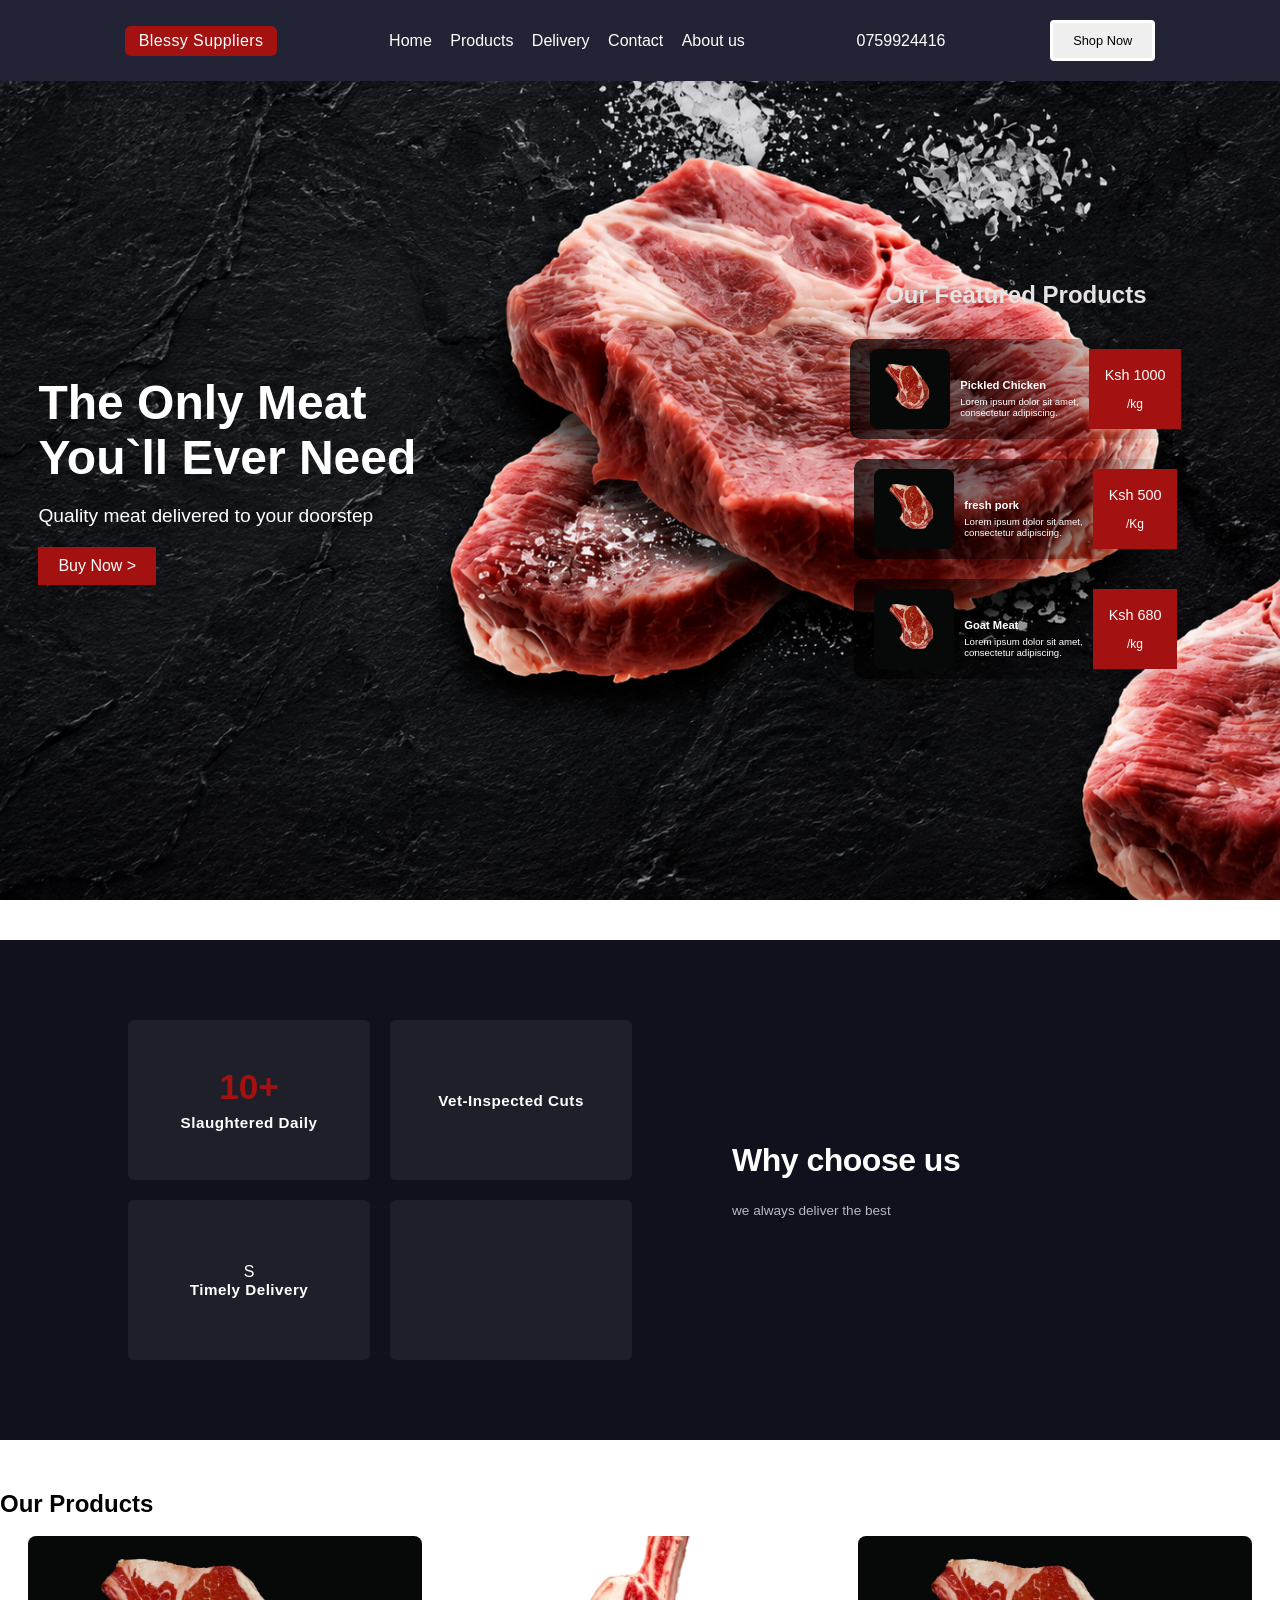
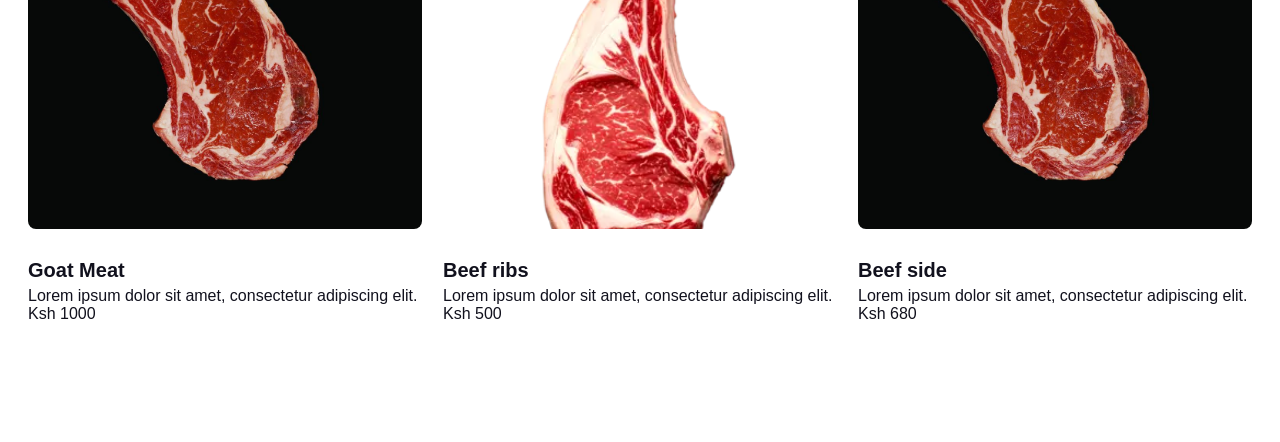
==== index.html @ 62a1755b "my first commit" ====
<!DOCTYPE html>
<html lang="en">
<head>
    <meta charset="UTF-8">
    <meta name="viewport" content="width=device-width, initial-scale=1.0">
    <title>Blessy Meat Suppliers </title>

   <link rel="stylesheet" href="style.css">
</head>


<body>

    

  
       <section class= "hero">


         <header>

          <div class="farm-logo">
            <span>Blessy Suppliers</span>
        
           </div>   
        
    
         <nav>

             <a href= "#">Home</a>
             <a href= "#Products">Products</a>
             <a href= "#Delivery">Delivery</a>
             <a href= "#Contact ">Contact</a>
             <a href="#About us">About us</a>
  
         </nav>

           <p>0759924416</p>
         
            <div>
              <button>Shop Now</button>
            </div>

      </header>



          <div class="hero-left" >

              <h1>The Only Meat <br>You`ll Ever Need</h1>
            
              <p>Quality meat delivered to your doorstep</p>

              <button>Buy Now > </button>
      
          </div>


           <div class="hero-right">
                 <h3>Our Featured Products</h3>

               <div class="product-row">
                      <img src="Images/M1.jpg" alt="Pickled chicken">

                       <div class="product-info">
                            <h4>Pickled Chicken</h4>
                            <p>Lorem ipsum dolor sit amet,<br> consectetur adipiscing.</p>
                       </div>

                    <div class="product-price">Ksh 1000<small><br>/kg</small></div>
               </div>

               <div class="product-row">
                  <img src="Images/M1.jpg" alt="pork meat">

                   <div class="product-info">
                        <h4>fresh pork</h4>
                        <p>Lorem ipsum dolor sit amet,<br> consectetur adipiscing.</p>
                   </div>

                    <div class="product-price">Ksh 500<small><br>/Kg</small></div>
              </div>


              <div class="product-row">
                     <img src="Images/M1.jpg" alt="Pickled chicken">

                     <div class="product-info">
                          <h4>Goat Meat</h4>
                          <p>Lorem ipsum dolor sit amet, <br>consectetur adipiscing.</p>
                     </div>

                    <div class="product-price">Ksh 680<small><br>/kg</small></div>
                </div>
            </div>
               
          

       </section>



  <section class="Why-choose-us" id="Why choose us">

     <div class=" Why-left">

      <div class="Why-grid">
           <div class="Why-card">
            <span class="stat-number"> 10+ </span>
             <p> Slaughtered Daily</p>
           </div>

           <div class="Why-card">
             <p>Vet-Inspected Cuts

             </p>
           </div>


           <div class="Why-card">S
             <p>Timely Delivery</p>
           </div>

           <div class="Why-card">
             <p></p>
           </div>
       </div>
        
      </div>

   <div class="Why-right">
         <h2>Why choose us </h2>

          <p> we always deliver the best </p>
       
    </div>

  </section>


  <section class="products" id="Products">

        <h2>Our Products</h2>

        <div class="product-grid">

            <div class="product-card">
                <img src="Images/M1.jpg" alt="Product 1">

                <div class="product-info">
                    <h3>Goat Meat</h3>
                    <p>Lorem ipsum dolor sit amet, consectetur adipiscing elit.</p>
                    <span class="price">Ksh 1000</span>
                </div>   

            </div>

            <div class="product-card">
                <img src="Images/M5.webp" alt="Product 2">

                 <div class="product-info"> 
                    <h3>Beef ribs</h3>
                    <p>Lorem ipsum dolor sit amet, consectetur adipiscing elit.</p>
                    <span class="price">Ksh 500</span>
                </div>

            </div>

            <div class="product-card">
                <img src="Images/M1.jpg" alt="Product 3">
                
                <div class="product-info">
                    <h3>Beef side </h3>
                    <p>Lorem ipsum dolor sit amet, consectetur adipiscing elit.</p>
                    <span class="price">Ksh 680</span>
                </div>
            </div>

        </div>
  </section>


    
 </body>
</html>
---- style.css ----
*{
    margin: 0;
    padding: 0;
    box-sizing: border-box;
    font-family: 'Poppins',Georgia, sans-serif;
}



body{
    background-color: white;
}

.hero {
    position: relative;   /* you already have this — it's what header will anchor to */
    background-image: url("Images/M2.png");
    background-size: cover;
    background-position: center;
    height: 100vh;
    display: flex;
    justify-content: space-between;
    align-items: center;
    padding: 100px 3% 40px;   /* extra top padding clears the absolute header */

    overflow: hidden;
    margin-bottom: 40px;
}

header {
    position: absolute;
    top: 0;
    left: 0;
    right: 0;
    background: #222334;

    display: flex;
    justify-content: space-evenly;
    align-items: center;
    padding: 20px 50px;
    color: white;
    gap: 30px;
   
}

nav a {
    color: white;
    text-decoration: none;
    margin: 0 7px;
    }
     a:hover {
        color: #a41111;
        transition: color 0.3s ease;
        transform: scale(1.1);

    }

header p {
    color: white;
}

.farm-logo {
    display: flex;
    align-items: center;
    background-color: #a41111;
    padding: 6px 14px;
    border-radius: 6px;
}

.farm-logo span {

    color : white;
    font-size: 1rem;
    font-weight: 700px;
    letter-spacing: 0.4px;
    text-wrap: nowrap;
}
header button {
    padding: 10px 20px;
    font-size: 0.8rem;

    border: none;
    cursor: pointer;
    border-radius: 4px;
    border: 3px solid white;
}




.hero-left {
    flex: 1;
    color: #fff;
    z-index: 1;
    background: linear-gradient
    (to right, rgba(0, 0, 0, 0.7), rgba(0, 0, 0, 0));
}

.hero-left h1 {
    font-size: 3rem;
    margin-bottom: 20px;
}
.hero-left p {
    font-size: 1.2rem;
    margin-bottom: 20px;
}
.hero-left button {
    padding: 10px 20px;
    font-size: 1rem;
    background-color: #a41111;
    color: #fff;
    border: none;
    cursor: pointer;
}

/* Add styles for the hero-right section */
.hero-right {

    display: flex;
    flex-direction: column;
    justify-content: center;
    align-items: center;
    z-index: 1;
    color:white;
    gap: 10px;
    padding:20px 5%;
    margin-left: 5px;

}
.hero-right h3 {
    font-size: 1.5rem;
    margin-bottom: 10px;
    color:#e7e3e3;

}
.product-row {

    display: flex;
    gap: 10px;
    margin-top: 10px;
    padding: 10px 0 10px 20px; 
    font-size: 0.9rem;
    border-radius: 10px;
    overflow:hidden;

  background: linear-gradient(
    to right,
    rgba(0,0,0,0.75) 0%,    /* nearly solid black at the left edge */
    rgba(0,0,0,0.3) 60%,    /* fading out by 60% across */
    rgba(0,0,0,0) 100%      /* fully transparent at the right edge */
  );
}

.product-row img {
    width: 80px;
    height: 80px;
    object-fit: cover;
    border-radius: 8px;
    flex-shrink: 0;   /* stops the image getting squeezed by the flex layout */
}
.product-row h4{
    font-size: 1rem;
    color: white;
    font-size: 0.7rem;
    
}
   .product-row p{
       font-size: 0.6rem;
       margin-top: 5px;
       gap: 5px;
     }

    .product-price{
        color: white;
        background-color: #a41111;
        padding:14px 16px;
        text-align:center;
        align-self:stretch;
        display:flex;
        flex-direction:column;
        justify-content:center;
    }

    .products {
      display: flex;
      flex-direction: column;
      margin-top: 50px;
    
    }
    .product-h2{
        Font-size: 1.5rem;
        margin-bottom: 10px;
        Padding: 10px 10px;
        align-self: flex-start;
    }
    .product-grid{
        display: grid;
        grid-template-columns: repeat(3, 1fr);
        padding: 10px 20px;
        gap: 5px;
        border-radius: 4px;
    }
  
    .product-card {
        display : flex;
        flex-direction: column;
    
        color: #11111d;
        padding: 10px;
        border-radius: 8px;
        text-align: left;


        padding: 8px;
        border-radius: 10px;
         min-width: 20px;

          min-height: 260px;
    }

    
    @media (max-width: 900px) {
    .product-grid {
        grid-template-columns: repeat(2, 1fr);
    }
    }

    @media (max-width: 600px) {
    .product-grid {
        grid-template-columns: 1fr;
        padding: 20px;
    }
  }

    .product-card img {
        width: 100%;
        height: 60%;
        object-fit: cover;
        background-color: transparent;
        border-radius: 8px;
        margin-right: 10px;
        overflow :hidden;
    }

    .product-card img:hover {
        transform: scale(1.05);
        transition: transform 0.3s ease;
    }
    .product-info {
        margin-top: 30px;
        gap: 5px;


    }
    .product-info h3 {
        font-size: 1.25rem;
        margin-bottom: 5px;
    }

/* Why choose us */
   .Why-choose-us {
    background-color: #11111d;
    display: flex;
    justify-content: space-between;
    align-items: center;
    padding: 80px 10%;
    gap: 100px;
    color: white;
   }

    .Why-left {
    flex: 1.2;
   }

  .Why-right {
    flex: 1;
   }



   .Why-grid {
    display: grid;
    grid-template-columns: repeat(2, 1fr);
    gap: 20px;
}

.Why-card {
    background-color: rgba(255, 255, 255, 0.06);
    border-radius: 6px;
    height: 160px;
    display: flex;
    flex-direction: column;
    align-items: center;
    justify-content: center;
    text-align: center;
    padding: 20px;
    position: relative;
    overflow: hidden;
}
       
  .Why-card p {
    font-family: 'Poppins', sans-serif;
    font-weight: 700;
    letter-spacing: 1px;
    font-size: 0.85rem;
    color: white;
    z-index: 1;   /* keeps text above any background illustration you add later */
  }
  
  .Why-card .stat-number {
    font-family: 'Poppins', sans-serif;
    font-weight: 800;
    font-size: 2.2rem;
    color: #a41111;
    line-height: 1;
    display: block;
    margin-bottom: 10px;
}

.Why-card p {
    font-family: 'Poppins', sans-serif;
    font-weight: 700;
    letter-spacing: 0.5px;
    font-size: 0.95rem;
    color: white;
}
.Why-right h2 {
    font-family: 'Poppins', sans-serif;
    font-weight: 800;
    font-size: 2rem;
    letter-spacing: -0.5px;
    margin-bottom: 20px;
    
}

.Why-right p {
    font-size: 0.85rem;
    line-height: 1.7;
    color: #b8b8c0;
    max-width: 40ch;
    margin-bottom: 16px;
}
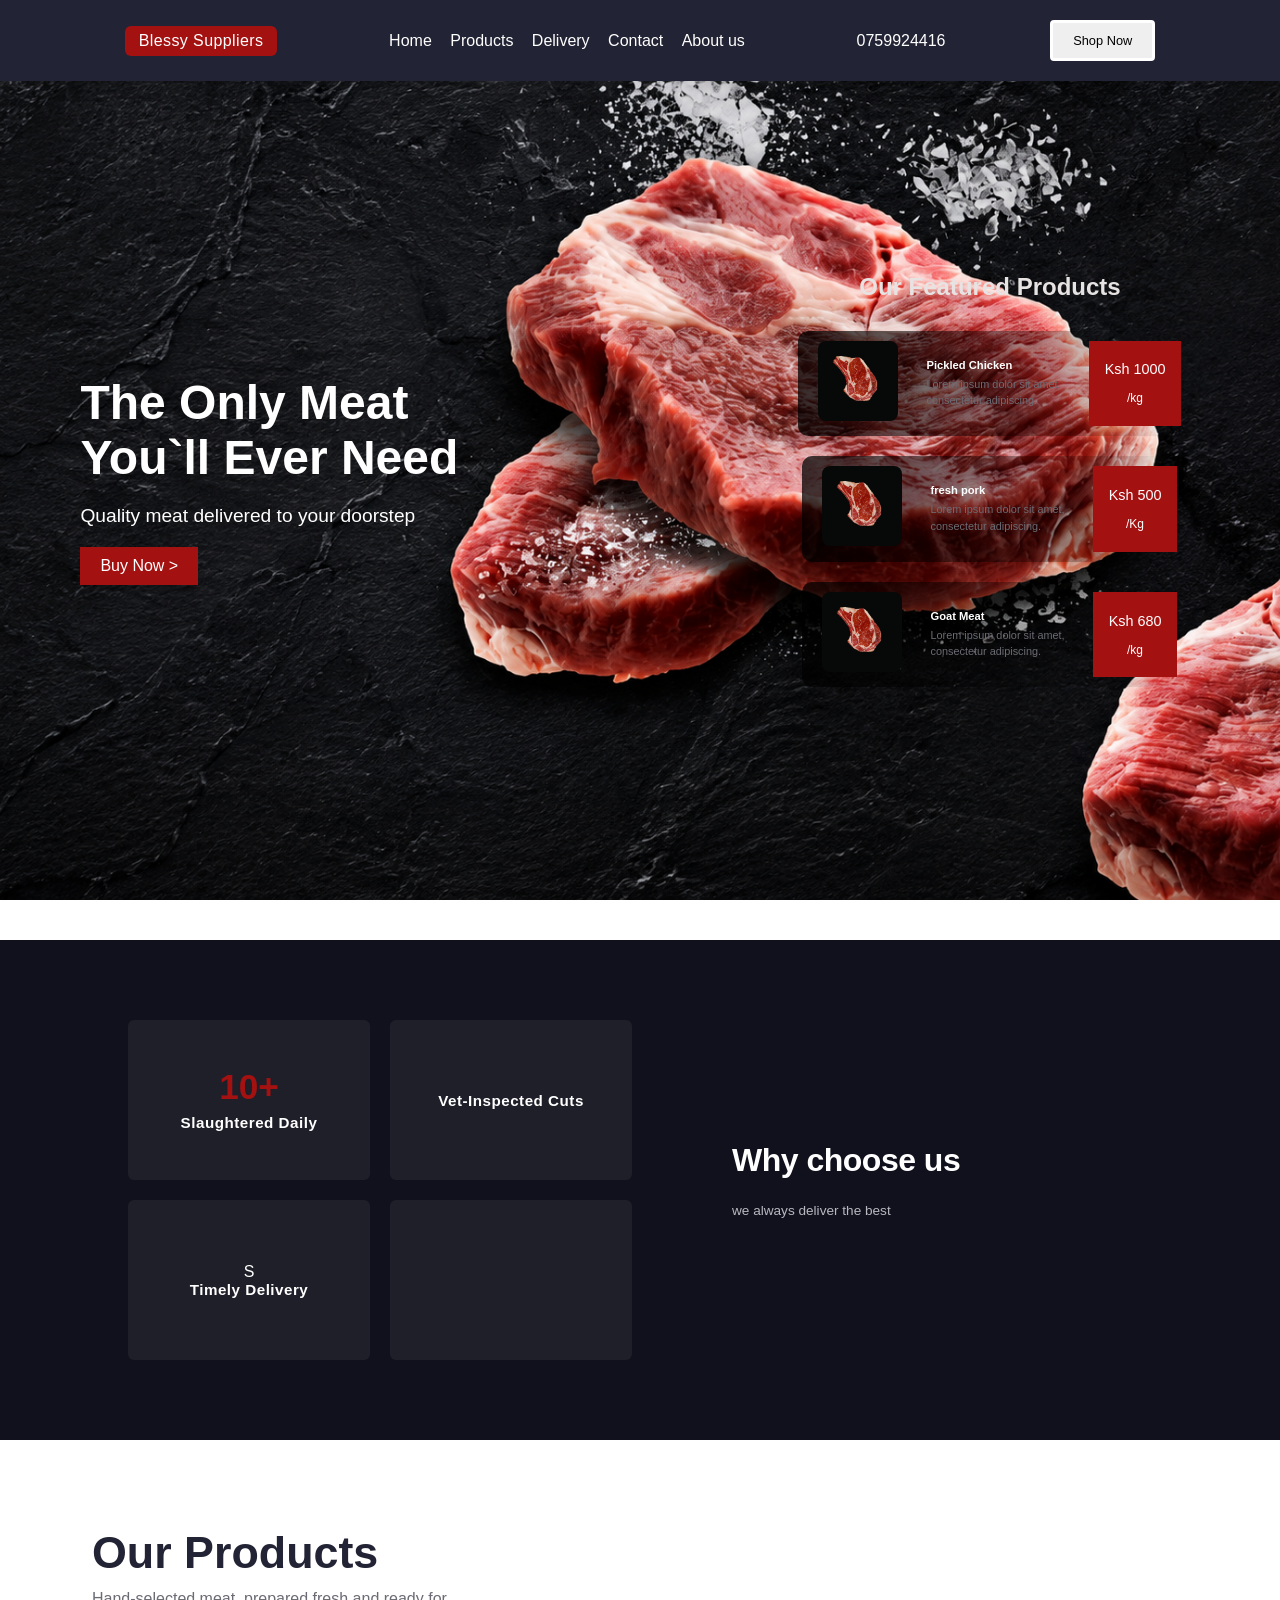
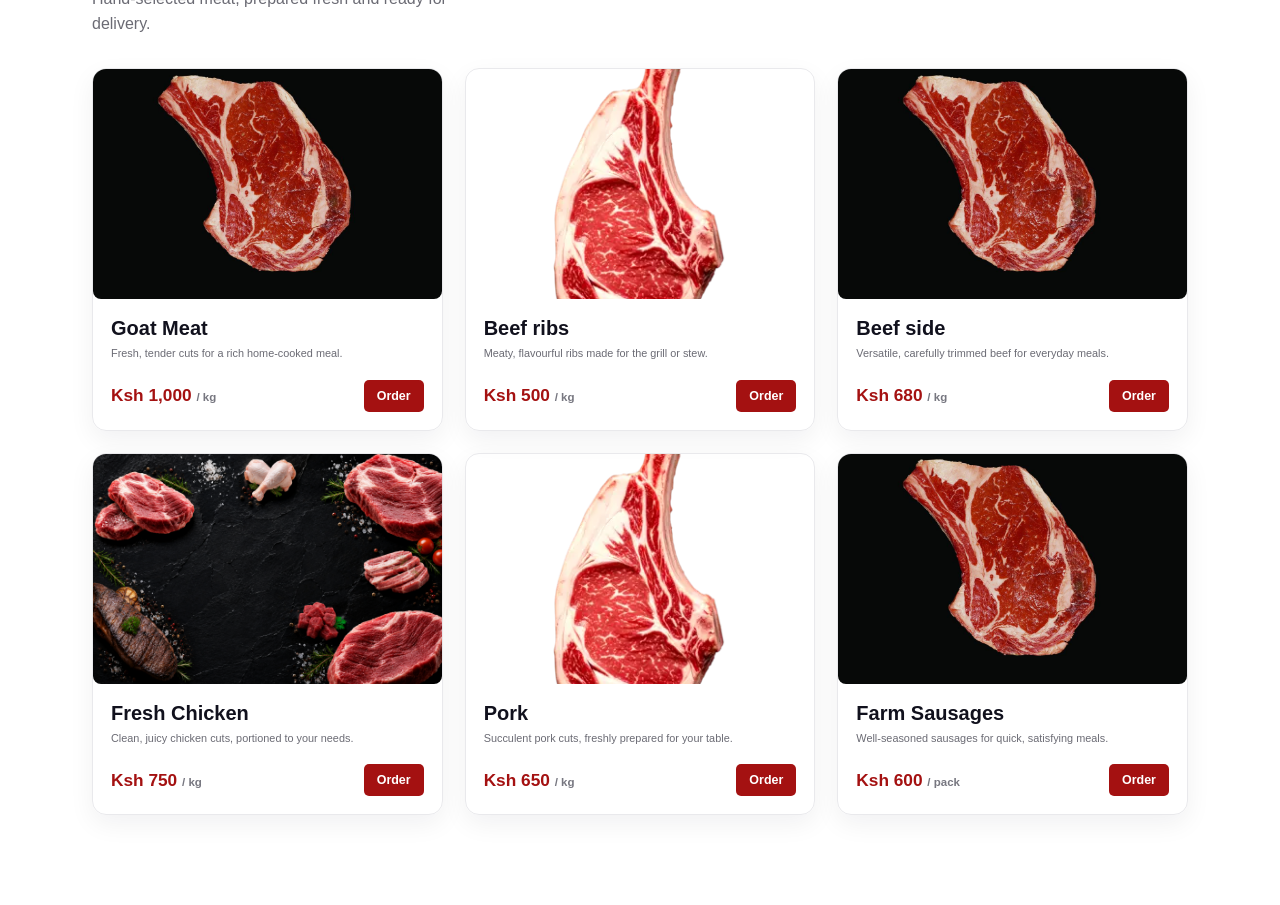
==== commit 4603d943: "Some changes" ====
--- a/index.html
+++ b/index.html
@@ -139,8 +139,13 @@
 
 
   <section class="products" id="Products">
-
-        <h2>Our Products</h2>
+        <div class="products-heading">
+            <div>
+    
+                <h2>Our Products</h2>
+                <p>Hand-selected meat, prepared fresh and ready for delivery.</p>
+            </div>
+         </div>
 
         <div class="product-grid">
 
@@ -149,8 +154,8 @@
 
                 <div class="product-info">
                     <h3>Goat Meat</h3>
-                    <p>Lorem ipsum dolor sit amet, consectetur adipiscing elit.</p>
-                    <span class="price">Ksh 1000</span>
+                    <p>Fresh, tender cuts for a rich home-cooked meal.</p>
+                    <div class="card-footer"><span class="price">Ksh 1,000 <small>/ kg</small></span><a href="/order?product=goat-meat">Order</a></div>
                 </div>   
 
             </div>
@@ -160,8 +165,8 @@
 
                  <div class="product-info"> 
                     <h3>Beef ribs</h3>
-                    <p>Lorem ipsum dolor sit amet, consectetur adipiscing elit.</p>
-                    <span class="price">Ksh 500</span>
+                    <p>Meaty, flavourful ribs made for the grill or stew.</p>
+                    <div class="card-footer"><span class="price">Ksh 500 <small>/ kg</small></span><a href="/order?product=Beef-side">Order</a></div>
                 </div>
 
             </div>
@@ -171,8 +176,37 @@
                 
                 <div class="product-info">
                     <h3>Beef side </h3>
-                    <p>Lorem ipsum dolor sit amet, consectetur adipiscing elit.</p>
-                    <span class="price">Ksh 680</span>
+                    <p>Versatile, carefully trimmed beef for everyday meals.</p>
+                    <div class="card-footer"><span class="price">Ksh 680 <small>/ kg</small></span><a href="/order?product=Beef-side">Order</a></div>
+                </div>
+            </div>
+
+            <div class="product-card">
+                <img src="Images/m3.png" alt="Fresh chicken cuts">
+                <div class="product-info">
+                    <h3>Fresh Chicken</h3>
+                    <p>Clean, juicy chicken cuts, portioned to your needs.</p>
+                    <div class="card-footer"><span class="price">Ksh 750 <small>/ kg</small></span><a href="/order?product=Fresh-chicken">Order</a></div>
+                </div>
+            </div>
+
+            <div class="product-card">
+                <img src="Images/M5.webp" alt="Premium pork cuts">
+                <div class="product-info">
+                    <h3> Pork</h3>
+                    <p>Succulent pork cuts, freshly prepared for your table.</p>
+                    <div class="card-footer"><span class="price">Ksh 650 <small>/ kg</small></span><a href="/order?product=pork">Order</a></div>
+                </div>
+            </div>
+
+            <div class="product-card">
+                <img src="Images/M1.jpg" alt="Farm sausages">
+                <div class="product-info">
+                    <h3>Farm Sausages</h3>
+                    <p>Well-seasoned sausages for quick, satisfying meals.</p>
+                    <div class="card-footer">
+                        <span class="price">Ksh 600 <small>/ pack</small></span>
+                        <a href="/order?product=farm-sausages">Order</a></div>
                 </div>
             </div>
 
@@ -182,4 +216,4 @@
 
     
  </body>
-</html>+</html>
--- a/style.css
+++ b/style.css
@@ -4,7 +4,9 @@
     box-sizing: border-box;
     font-family: 'Poppins',Georgia, sans-serif;
 }
-
+.html{
+    scroll-behavior: smooth;
+}
 
 
 body{
@@ -93,11 +95,13 @@
     z-index: 1;
     background: linear-gradient
     (to right, rgba(0, 0, 0, 0.7), rgba(0, 0, 0, 0));
+    padding:0 42px;
 }
 
 .hero-left h1 {
     font-size: 3rem;
     margin-bottom: 20px;
+    
 }
 .hero-left p {
     font-size: 1.2rem;
@@ -181,80 +185,118 @@
     }
 
     .products {
-      display: flex;
-      flex-direction: column;
-      margin-top: 50px;
-    
-    }
-    .product-h2{
-        Font-size: 1.5rem;
-        margin-bottom: 10px;
-        Padding: 10px 10px;
-        align-self: flex-start;
-    }
+      max-width: 1180px;
+      margin: 90px auto;
+      padding: 0 42px;
+      background-color:#B42BGA;
+    }
+
+    .products-heading {
+        display: flex;
+        justify-content: space-between;
+        align-items: end;
+        gap: 30px;
+        margin-bottom: 32px;
+    }
+
+
+    .products-heading h2 {
+        color: #222334;
+        font-size: clamp(2rem, 4vw, 2.8rem);
+        line-height: 1;
+        margin-bottom: 12px;
+    }
+
+    .products-heading > div > p:last-child {
+        color: #6b6b74;
+        max-width: 45ch;
+        line-height: 1.55;
+    }
+
+    .view-menu span { color: #a41111; font-size: 1.2rem; margin-left: 6px; }
+
     .product-grid{
         display: grid;
-        grid-template-columns: repeat(3, 1fr);
-        padding: 10px 20px;
-        gap: 5px;
-        border-radius: 4px;
+        grid-template-columns: repeat(3, minmax(0, 1fr));
+        gap: 22px;
     }
   
     .product-card {
         display : flex;
         flex-direction: column;
-    
         color: #11111d;
-        padding: 10px;
-        border-radius: 8px;
-        text-align: left;
-
-
-        padding: 8px;
-        border-radius: 10px;
-         min-width: 20px;
-
-          min-height: 260px;
-    }
+        background:#white;
+
+        border: 1px solid #e9e9ec;
+        border-radius: 14px;
+        overflow: hidden;
+        min-height: 350px;
+        box-shadow: 0 9px 26px rgba(17, 17, 29, 0.06);
+        transition: transform 0.25s ease, box-shadow 0.25s ease;
+    }
+
+    .product-card:hover { transform: translateY(-6px); box-shadow: 0 15px 30px rgba(17, 17, 29, 0.12); }
 
     
     @media (max-width: 900px) {
     .product-grid {
         grid-template-columns: repeat(2, 1fr);
+        gap: 18px;
     }
     }
 
     @media (max-width: 600px) {
     .product-grid {
         grid-template-columns: 1fr;
-        padding: 20px;
+    }
+    .products { padding: 0 20px; margin: 60px auto; }
+    .products-heading { align-items: flex-start; flex-direction: column; gap: 18px; }
+    .view-menu { padding-bottom: 4px;
     }
   }
 
     .product-card img {
         width: 100%;
-        height: 60%;
+        height: 230px;
         object-fit: cover;
         background-color: transparent;
         border-radius: 8px;
-        margin-right: 10px;
-        overflow :hidden;
+        transition: transform 0.3s ease;
     }
 
     .product-card img:hover {
         transform: scale(1.05);
-        transition: transform 0.3s ease;
     }
     .product-info {
-        margin-top: 30px;
-        gap: 5px;
-
-
+        display: flex;
+        flex: 1;
+        flex-direction: column;
+        padding: 18px;
     }
     .product-info h3 {
         font-size: 1.25rem;
         margin-bottom: 5px;
     }
+
+    .product-info > p {
+        color: #6b6b74;
+        font-size: 0.68rem;
+        line-height: 1.5;
+    }
+
+    .card-footer {
+        display: flex;
+        justify-content: space-between;
+        align-items: center;
+        gap: 8px;
+        margin-top: auto;
+        padding-top: 18px;
+    }
+
+    .price { color: #a41111; font-size: 1.08rem; font-weight: 800; }
+    .price small { color: #777780; font-size: 0.72rem; font-weight: 600; }
+    .card-footer a { background: #a41111; border-radius: 5px; color: white; font-size: 0.78rem; font-weight: 700; padding: 9px 13px; text-decoration: none; }
+    .card-footer a:hover { color: white; background: #7e0c0c; }
 
 /* Why choose us */
    .Why-choose-us {
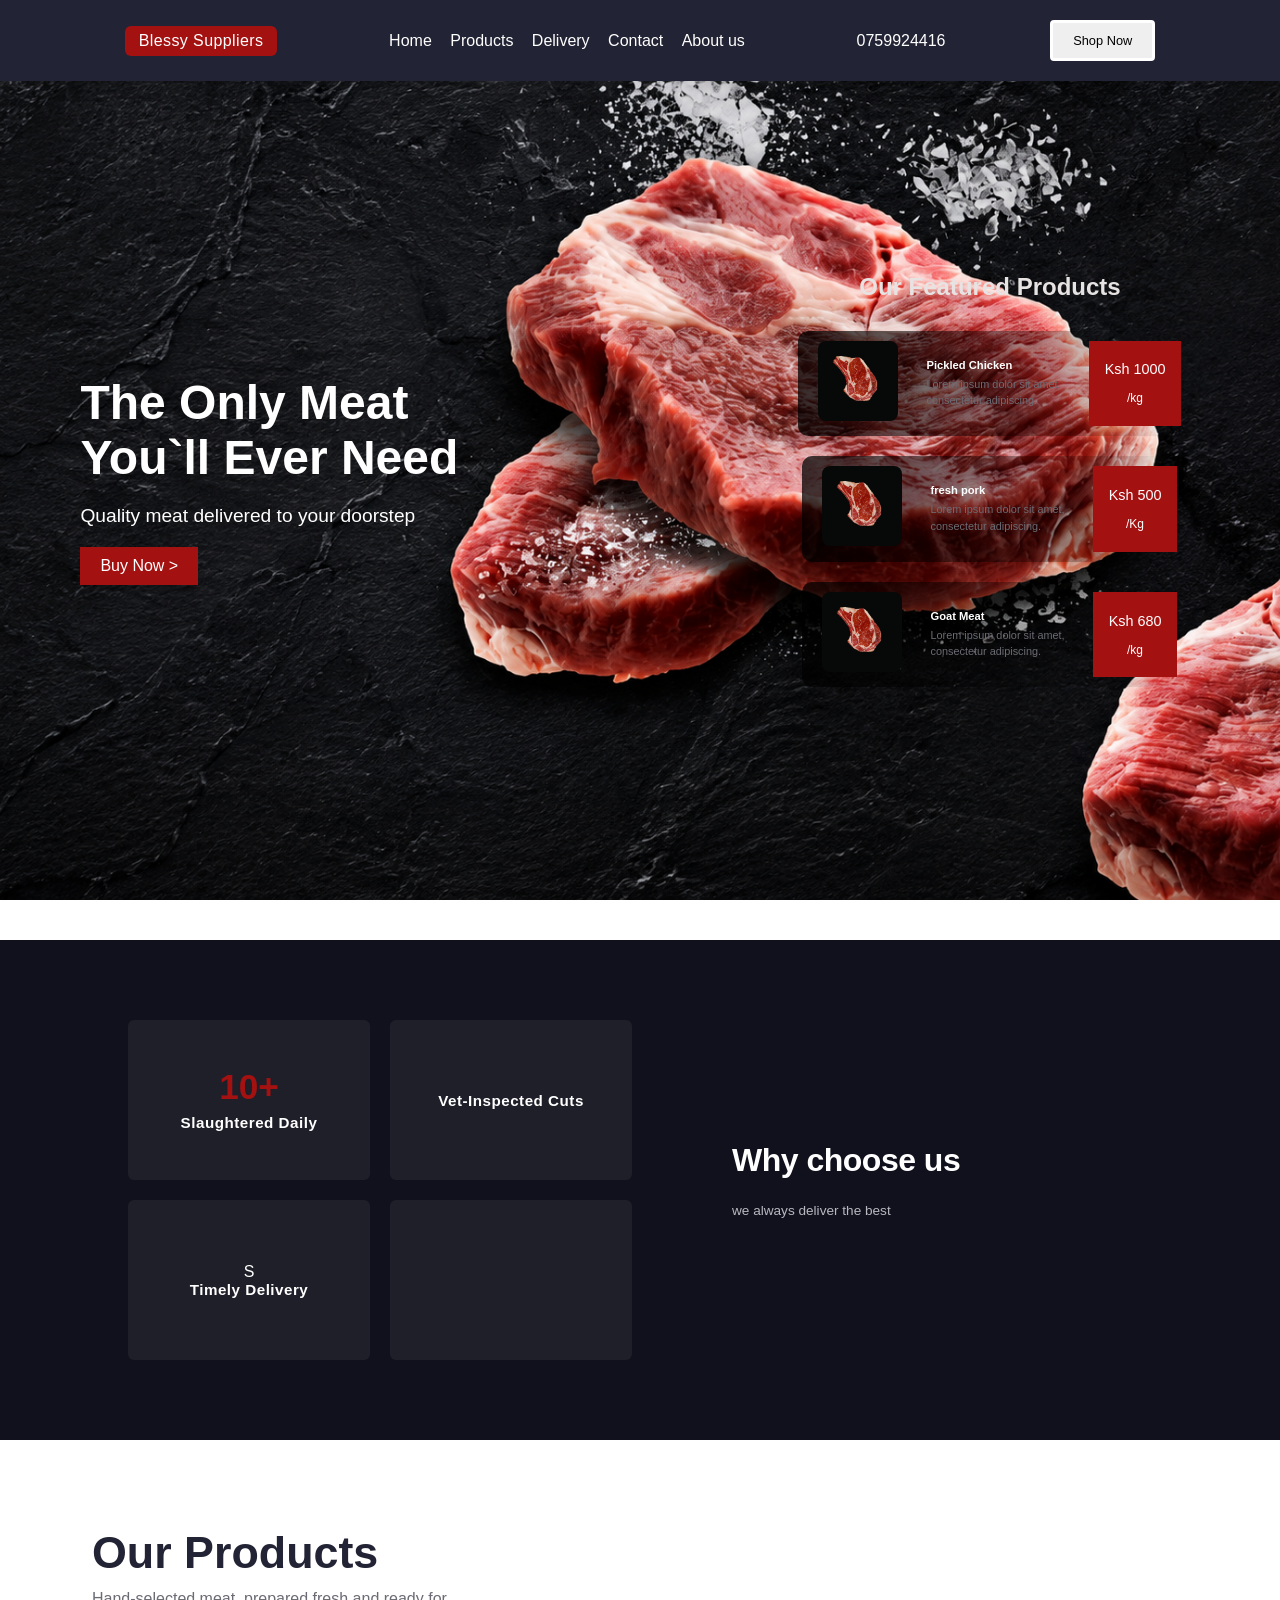
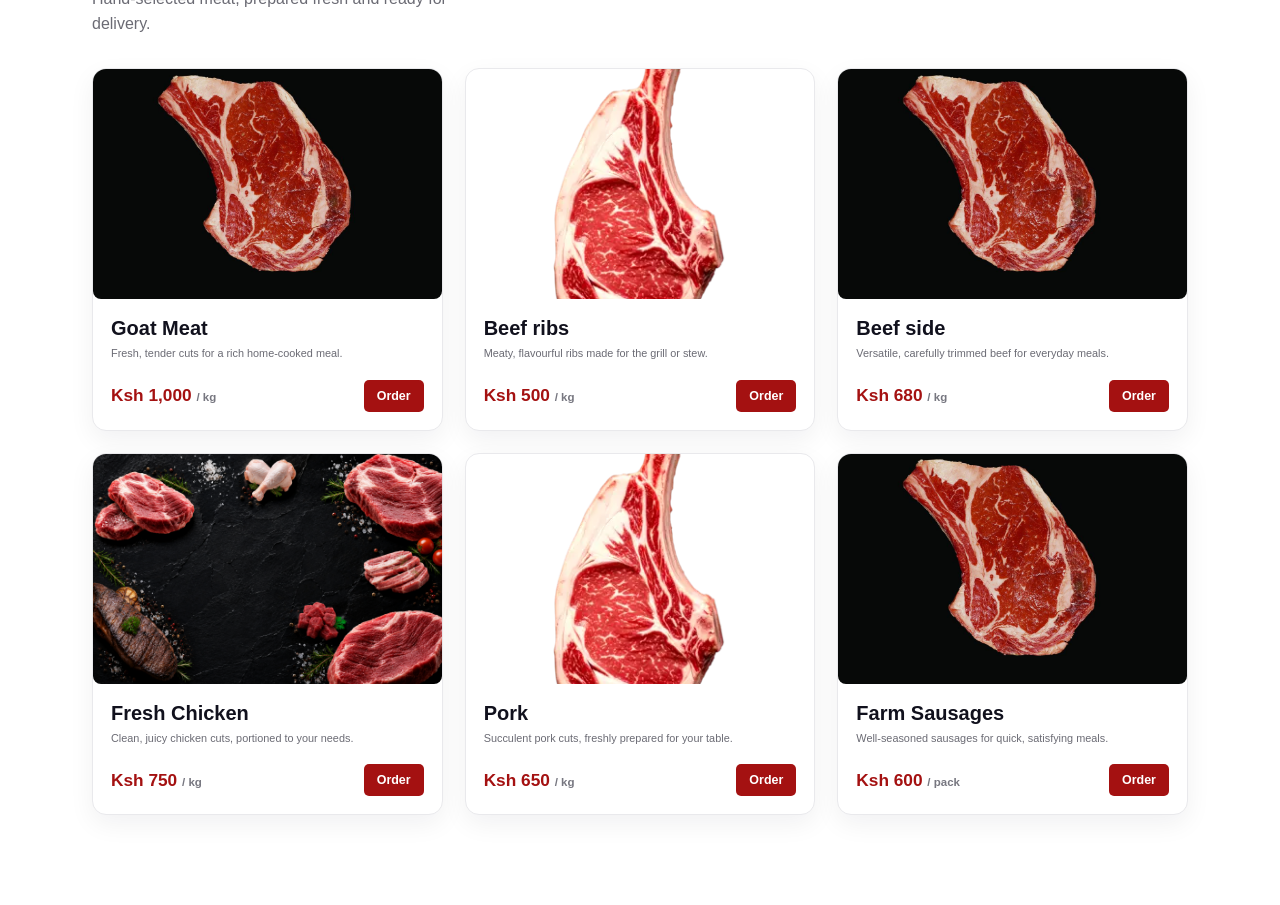
==== commit 23a234ac: "14/09" ====
--- a/index.html
+++ b/index.html
@@ -5,19 +5,20 @@
     <meta name="viewport" content="width=device-width, initial-scale=1.0">
     <title>Blessy Meat Suppliers </title>
 
-   <link rel="stylesheet" href="style.css">
+  
+   <link rel="stylesheet" href="/static/style.css">
 </head>
 
 
 <body>
 
-    
 
   
        <section class= "hero">
 
 
          <header>
+        
 
           <div class="farm-logo">
             <span>Blessy Suppliers</span>
@@ -60,7 +61,7 @@
                  <h3>Our Featured Products</h3>
 
                <div class="product-row">
-                      <img src="Images/M1.jpg" alt="Pickled chicken">
+                      <img src="/static/Images/M1.jpg" alt="Pickled chicken">
 
                        <div class="product-info">
                             <h4>Pickled Chicken</h4>
@@ -71,7 +72,7 @@
                </div>
 
                <div class="product-row">
-                  <img src="Images/M1.jpg" alt="pork meat">
+                  <img src="/static/Images/M1.jpg" alt="pork meat">
 
                    <div class="product-info">
                         <h4>fresh pork</h4>
@@ -83,7 +84,7 @@
 
 
               <div class="product-row">
-                     <img src="Images/M1.jpg" alt="Pickled chicken">
+                     <img src="/static/Images/M1.jpg" alt="Pickled chicken">
 
                      <div class="product-info">
                           <h4>Goat Meat</h4>
@@ -150,7 +151,7 @@
         <div class="product-grid">
 
             <div class="product-card">
-                <img src="Images/M1.jpg" alt="Product 1">
+                <img src="/static/Images/M1.jpg" alt="Product 1">
 
                 <div class="product-info">
                     <h3>Goat Meat</h3>
@@ -161,7 +162,7 @@
             </div>
 
             <div class="product-card">
-                <img src="Images/M5.webp" alt="Product 2">
+                <img src="/static/Images/M5.webp" alt="Product 2">
 
                  <div class="product-info"> 
                     <h3>Beef ribs</h3>
@@ -172,7 +173,7 @@
             </div>
 
             <div class="product-card">
-                <img src="Images/M1.jpg" alt="Product 3">
+                <img src="/static/Images/M1.jpg" alt="Product 3">
                 
                 <div class="product-info">
                     <h3>Beef side </h3>
@@ -182,7 +183,7 @@
             </div>
 
             <div class="product-card">
-                <img src="Images/m3.png" alt="Fresh chicken cuts">
+                <img src="/static/Images/m3.png" alt="Fresh chicken cuts">
                 <div class="product-info">
                     <h3>Fresh Chicken</h3>
                     <p>Clean, juicy chicken cuts, portioned to your needs.</p>
@@ -191,7 +192,7 @@
             </div>
 
             <div class="product-card">
-                <img src="Images/M5.webp" alt="Premium pork cuts">
+                <img src="/static/Images/M5.webp" alt="Premium pork cuts">
                 <div class="product-info">
                     <h3> Pork</h3>
                     <p>Succulent pork cuts, freshly prepared for your table.</p>
@@ -200,7 +201,7 @@
             </div>
 
             <div class="product-card">
-                <img src="Images/M1.jpg" alt="Farm sausages">
+                <img src="/static/Images/M1.jpg" alt="Farm sausages">
                 <div class="product-info">
                     <h3>Farm Sausages</h3>
                     <p>Well-seasoned sausages for quick, satisfying meals.</p>
@@ -212,6 +213,11 @@
 
         </div>
   </section>
+   <section>
+     
+
+
+   </section> 
 
 
     
--- a/static/style.css
+++ b/static/style.css
@@ -0,0 +1,702 @@
+*{
+    margin: 0;
+    padding: 0;
+    box-sizing: border-box;
+    font-family: 'Poppins',Georgia, sans-serif;
+}
+.html{
+    scroll-behavior: smooth;
+}
+
+
+body{
+    background-color: white;
+}
+
+.order-page {
+    max-width: 680px;
+    margin: 12vh auto;
+    padding: 42px;
+    text-align: center;
+}
+
+.order-page h1 { color: #11111d; font-size: clamp(2rem, 6vw, 3.5rem); margin-bottom: 16px; }
+.order-page > p:not(.eyebrow) { color: #6b6b74; line-height: 1.6; margin-bottom: 28px; }
+.order-button, .back-link { display: inline-block; font-weight: 700; text-decoration: none; }
+.order-button { background: #a41111; border-radius: 5px; color: white; padding: 12px 20px; }
+.back-link { color: #11111d; margin-left: 20px; }
+
+.hero {
+    position: relative;   /* you already have this — it's what header will anchor to */
+    background-image: url("Images/M2.png");
+    background-size: cover;
+    background-position: center;
+    height: 100vh;
+    display: flex;
+    justify-content: space-between;
+    align-items: center;
+    padding: 100px 3% 40px;   /* extra top padding clears the absolute header */
+
+    overflow: hidden;
+    margin-bottom: 40px;
+}
+
+header {
+    position: absolute;
+    top: 0;
+    left: 0;
+    right: 0;
+    background: #222334;
+
+    display: flex;
+    justify-content: space-evenly;
+    align-items: center;
+    padding: 20px 50px;
+    color: white;
+    gap: 30px;
+   
+}
+
+nav a {
+    color: white;
+    text-decoration: none;
+    margin: 0 7px;
+    }
+     a:hover {
+        color: #a41111;
+        transition: color 0.3s ease;
+        transform: scale(1.1);
+
+    }
+
+header p {
+    color: white;
+}
+
+.farm-logo {
+    display: flex;
+    align-items: center;
+    background-color: #a41111;
+    padding: 6px 14px;
+    border-radius: 6px;
+}
+
+.farm-logo span {
+
+    color : white;
+    font-size: 1rem;
+    font-weight: 700px;
+    letter-spacing: 0.4px;
+    text-wrap: nowrap;
+}
+header button {
+    padding: 10px 20px;
+    font-size: 0.8rem;
+
+    border: none;
+    cursor: pointer;
+    border-radius: 4px;
+    border: 3px solid white;
+}
+
+
+
+
+.hero-left {
+    flex: 1;
+    color: #fff;
+    z-index: 1;
+    background: linear-gradient
+    (to right, rgba(0, 0, 0, 0.7), rgba(0, 0, 0, 0));
+    padding:0 42px;
+}
+
+.hero-left h1 {
+    font-size: 3rem;
+    margin-bottom: 20px;
+    
+}
+.hero-left p {
+    font-size: 1.2rem;
+    margin-bottom: 20px;
+}
+.hero-left button {
+    padding: 10px 20px;
+    font-size: 1rem;
+    background-color: #a41111;
+    color: #fff;
+    border: none;
+    cursor: pointer;
+}
+
+/* Add styles for the hero-right section */
+.hero-right {
+
+    display: flex;
+    flex-direction: column;
+    justify-content: center;
+    align-items: center;
+    z-index: 1;
+    color:white;
+    gap: 10px;
+    padding:20px 5%;
+    margin-left: 5px;
+
+}
+.hero-right h3 {
+    font-size: 1.5rem;
+    margin-bottom: 10px;
+    color:#e7e3e3;
+
+}
+.product-row {
+
+    display: flex;
+    gap: 10px;
+    margin-top: 10px;
+    padding: 10px 0 10px 20px; 
+    font-size: 0.9rem;
+    border-radius: 10px;
+    overflow:hidden;
+
+  background: linear-gradient(
+    to right,
+    rgba(0,0,0,0.75) 0%,    /* nearly solid black at the left edge */
+    rgba(0,0,0,0.3) 60%,    /* fading out by 60% across */
+    rgba(0,0,0,0) 100%      /* fully transparent at the right edge */
+  );
+}
+
+.product-row img {
+    width: 80px;
+    height: 80px;
+    object-fit: cover;
+    border-radius: 8px;
+    flex-shrink: 0;   /* stops the image getting squeezed by the flex layout */
+}
+.product-row h4{
+    font-size: 1rem;
+    color: white;
+    font-size: 0.7rem;
+    
+}
+   .product-row p{
+       font-size: 0.6rem;
+       margin-top: 5px;
+       gap: 5px;
+     }
+
+    .product-price{
+        color: white;
+        background-color:#a41111;
+        padding:14px 16px;
+        text-align:center;
+        align-self:stretch;
+        display:flex;
+        flex-direction:column;
+        justify-content:center;
+    }
+
+    .products {
+      max-width: 1180px;
+      margin: 90px auto;
+      padding: 0 42px;
+      background-color:#B42BGA;
+    }
+ 
+    .products-heading {
+        display: flex;
+        justify-content: space-between;
+        align-items: end;
+        gap: 30px;
+        margin-bottom: 32px;
+    }
+
+
+    .products-heading h2 {
+        color: #222334;
+        font-size: clamp(2rem, 4vw, 2.8rem);
+        line-height: 1;
+        margin-bottom: 12px;
+    }
+
+    .products-heading > div > p:last-child {
+        color: #6b6b74;
+        max-width: 45ch;
+        line-height: 1.55;
+    }
+
+    .view-menu span { color: #a41111; font-size: 1.2rem; margin-left: 6px; }
+
+    .product-grid{
+        display: grid;
+        grid-template-columns: repeat(3, minmax(0, 1fr));
+        gap: 22px;
+    }
+  
+    .product-card {
+        display : flex;
+        flex-direction: column;
+        color: #11111d;
+        background: white;
+        border:1px solid #e9e9ec;
+        border-radius:14px;
+        overflow:hidden;
+        min-height:350px;
+        box-shadow:0 9px 26px rgba(17, 17, 29, 0.06);
+        transition:transform 0.25s ease, box-shadow 0.25s ease;
+    }
+
+    .product-card:hover {
+         transform: translateY(-6px); 
+         box-shadow: 0 15px 30px rgba(17, 17, 29, 0.12); }
+
+    
+    @media (max-width: 900px) {
+    .product-grid {
+        grid-template-columns: repeat(2, 1fr);
+        gap: 18px;
+    }
+    }
+
+    @media (
+        max-width: 600px) {
+    .product-grid {
+        grid-template-columns: 1fr;
+    }
+    .products { padding: 0 20px;
+         margin: 60px auto; }
+    .products-heading { 
+        align-items: flex-start; 
+        flex-direction: column; gap: 18px; }
+      .view-menu {
+         padding-bottom: 4px;
+    }
+  }
+
+    .product-card img {
+        width: 100%;
+        height: 230px;
+        object-fit: cover;
+        background-color: transparent;
+        border-radius: 8px;
+        transition: transform 0.3s ease;
+    }
+
+    .product-card img:hover {
+        transform: scale(1.05);
+    }
+    .product-info {
+        display: flex;
+        flex: 1;
+        flex-direction: column;
+        padding: 18px;
+    }
+    .product-info h3 {
+        font-size: 1.25rem;
+        margin-bottom: 5px;
+    }
+
+    .product-info > p {
+        color: #6b6b74;
+        font-size: 0.68rem;
+        line-height: 1.5;
+    }
+
+    .card-footer {
+        display: flex;
+        justify-content: space-between;
+        align-items: center;
+        gap: 8px;
+        margin-top: auto;
+        padding-top: 18px;
+    }
+
+    .price 
+    { color: #a41111; 
+        font-size: 1.08rem; 
+        font-weight: 800; }
+
+    .price small 
+    { 
+        color: #777780; 
+    font-size: 0.72rem; 
+    font-weight: 600; }
+
+    .card-footer a { background:
+         #a41111; border-radius: 5px; color:
+          white;
+       font-size: 0.78rem;
+        font-weight: 700; 
+        padding: 9px 13px; 
+       text-decoration: none; }
+
+.card-footer a:hover { 
+    color: white;
+     background: #7e0c0c; }
+
+
+/* Checkout and admin */
+.checkout-page, .admin-page { 
+    max-width: 1040px; 
+    margin: 70px auto; 
+    padding: 0 24px; }
+
+.checkout-card {
+     max-width: 760px; 
+     margin: 24px auto 0;
+     padding: 38px;
+     border: 1px solid #e9e9ec;
+     border-radius: 16px; 
+     box-shadow: 0 12px 35px rgba(17, 17, 29, 0.08); }
+
+.checkout-intro h1, .confirmation-card h1, .admin-page h1 
+{ color: #11111d; 
+    font-size: clamp(2rem, 5vw, 3rem); 
+    line-height: 1.05; 
+    margin: 8px 0 14px; }
+
+.checkout-intro > p:last-child, .confirmation-card > p { 
+    color: #6b6b74;
+     line-height: 1.6; }
+.order-form { 
+     display: grid;
+     grid-template-columns: repeat(2, minmax(0, 1fr));
+     gap: 18px; 
+     margin-top: 30px; }
+
+.order-form label { 
+    color: #252532; 
+    display: grid; 
+    font-size: 0.85rem; 
+    font-weight: 700;
+    gap: 8px; }
+
+.order-form input, .order-form select { 
+    background: #fff;
+    border: 1px solid #d9d9df;
+    border-radius: 6px; 
+    color: #11111d; 
+    font: inherit; 
+    font-weight: 400;
+     padding: 12px;
+      width: 100%; }
+
+.order-form input:focus, .order-form select:focus { 
+    border-color: #a41111;
+     outline: 2px solid rgba(164, 17, 17, 0.15); }
+
+.full-width { grid-column: 1 / -1; }
+.order-button {
+     border: 0;
+     cursor: pointer; 
+     font: inherit;
+     font-weight: 700; 
+     text-align: center; 
+     text-decoration: none; }
+.form-error { 
+     background: #fff1f1;
+     border-left: 4px solid #a41111;
+      color: #791010; 
+      margin-top: 20px;
+       padding: 12px; }
+       
+.confirmation-card { 
+    text-align: center; }
+
+.order-summary { border-top: 1px solid #e9e9ec;
+     margin: 28px 0; text-align: left; }
+
+.order-summary div {
+     border-bottom: 1px solid #e9e9ec;
+      display: flex; 
+      justify-content: space-between; 
+      gap: 20px; 
+      padding: 13px 0; }
+
+
+.order-summary dt { 
+    color: #6b6b74; }
+    .order-summary dd { 
+    color: #11111d;
+    font-weight: 700;
+     margin: 0; 
+    text-align: right; }
+
+.confirmation-card .back-link { 
+    display: block;
+     margin: 20px 0 0; }
+     
+     .confirmation-card .order-button { 
+    display: block;
+     margin: 20px 0 0;
+    width: 200px; }
+
+    
+
+.admin-count { 
+    color: #6b6b74;
+     margin: 12px 0 24px; }
+     
+.orders-table-wrap { 
+        border: 1px solid #e9e9ec; 
+        border-radius: 12px; 
+        overflow-x: auto; }
+
+
+.orders-table-wrap table 
+{ border-collapse: collapse;
+     min-width: 760px; 
+     width: 100%; }
+
+     .orders-table-wrap th, .orders-table-wrap td 
+     { border-bottom: 1px solid #e9e9ec; 
+        padding: 15px;
+         text-align: left;
+        vertical-align: top; }
+
+         .orders-table-wrap th {
+      background: #11111d;
+      color: #fff; 
+      font-size: 0.78rem; 
+      letter-spacing: 0.04em; 
+      text-transform: uppercase; }
+      .orders-table-wrap td { 
+      color: #353540; 
+      font-size: 0.9rem; }
+
+.orders-table-wrap small { 
+    color: #6b6b74; }
+
+@media (max-width: 600px) {
+     .checkout-page, 
+    .admin-page { margin: 40px auto; padding: 0 16px; }
+    .checkout-card { padding: 26px 20px; }
+    .order-form { grid-template-columns: 1fr; }
+    .full-width { grid-column: auto; } }
+
+/* Ticket-style checkout */
+.checkout-shell {
+     background: #31334d;
+      min-height: 100vh; 
+      padding: 28px 16px; }
+.ticket-checkout { background: #fff;
+     border-radius: 18px; 
+     margin: 0 auto; 
+     max-width: 1120px; 
+     overflow: hidden; }
+.checkout-header {
+     background: #f4f0e8; 
+     color: #20245f; 
+     padding: 42px 48px 30px; 
+     position: relative; }
+
+.checkout-header p { 
+    font-size: 0.75rem; 
+    font-weight: 800; letter-spacing: .12em; 
+    text-transform: uppercase; }
+
+.checkout-header h1 {
+         font-size: clamp(2.2rem, 6vw, 4.2rem);
+         letter-spacing: -.05em; line-height: 1; 
+         margin: 22px 0 4px; }
+
+.checkout-close { 
+    align-items: center; 
+    border: 1px solid #d8d3ca;
+     border-radius: 50%; 
+     color: #20245f;
+     display: flex; 
+     font-size: 2.4rem; 
+     font-weight: 300; 
+     height: 66px; 
+     justify-content: center; 
+     line-height: 1; 
+     position: absolute;
+     right: 48px;
+     text-decoration: none;
+     top: 42px; width: 66px; }
+
+.order-steps { 
+    border-bottom: 1px solid #dfe0e8;
+     display: flex; gap: 42px;
+     padding: 25px 48px;
+     } 
+     .step { 
+        align-items: center; 
+        color: #7a7d90; 
+        display: flex; 
+        font-size: .94rem; 
+        gap: 11px; }
+        
+        .step span { 
+            align-items: center; 
+            border: 1px solid #d5d7e2; 
+            border-radius: 50%; 
+            display: flex; 
+            height: 38px; 
+            justify-content: center; 
+            width: 38px; }
+
+            .step.active {
+            color: #20245f; }
+            
+            
+            .step.active span  { 
+                background: #27296a;
+                border-color: #27296a;
+                color: #fff; }
+
+
+        .step strong { font-weight: 700; }
+
+
+
+.checkout-form-area {
+     padding: 28px 48px 0; }
+
+     .ticket-form { 
+        gap: 22px 26px; 
+        margin-top: 0; }
+        
+     .ticket-form label { 
+            color: #20245f;
+             font-size: .86rem; }
+
+     .ticket-form input, .ticket-form select 
+             { border-color: #bfc4d6;
+                
+            border-radius: 6px; 
+            color: #20243d;
+            font-size: 1rem;
+             min-height: 58px; 
+            padding: 14px; }
+
+            
+            
+     .ticket-form input::placeholder {
+         color: #8b8ea0; }
+
+.ticket-footer { align-items: center; 
+    border-top: 1px solid #dfe0e8; 
+    display: flex; 
+    justify-content: space-between; 
+    margin: 12px -48px 0; padding: 24px 48px; }
+    
+    .ticket-footer small { 
+         color: #7a7d90; 
+          display: block;
+        margin-bottom: 5px; 
+         }
+    
+    
+    .ticket-footer strong { color: #20245f; 
+        display: block; font-size: 2rem; }
+        .ticket-footer .order-button 
+        {   background: #20245f; 
+            border-radius: 0; 
+            color: #fff; 
+      
+            letter-spacing: .06em;
+           padding: 22px 28px; }
+            
+    .ticket-footer .order-button span { margin-left: 22px; }
+
+
+@media (max-width: 720px) { 
+    .checkout-header { padding: 30px 24px; }
+    .checkout-close { font-size: 1.8rem; height: 46px; right: 24px; top: 25px; width: 46px; }.checkout-header h1 { font-size: 2.25rem; margin-top: 20px; }
+    .order-steps { gap: 12px; padding: 18px 24px; }
+    .step { font-size: .72rem; gap: 7px; }
+    .step span { height: 30px; width: 30px; }
+    .checkout-form-area { padding: 24px 20px 0; }
+    .ticket-footer { flex-direction: column;
+         align-items: stretch; gap: 18px; 
+         margin: 12px -20px 0; padding: 22px 20px; }
+    .ticket-footer .order-button { width: 100%; }
+    .ticket-form { grid-template-columns: 1fr; }
+    .ticket-form .full-width { grid-column: auto; } }
+
+/* Why choose us */
+   .Why-choose-us {
+    background-color: #11111d;
+    display: flex;
+    justify-content: space-between;
+    align-items: center;
+    padding: 80px 10%;
+    gap: 100px;
+    color: white;
+   }
+
+    .Why-left {
+    flex: 1.2;
+   }
+
+  .Why-right {
+    flex: 1;
+   }
+
+
+
+   .Why-grid {
+    display: grid;
+    grid-template-columns: repeat(2, 1fr);
+    gap: 20px;
+}
+
+.Why-card {
+    background-color: rgba(255, 255, 255, 0.06);
+    border-radius: 6px;
+    height: 160px;
+    display: flex;
+    flex-direction: column;
+    align-items: center;
+    justify-content: center;
+    text-align: center;
+    padding: 20px;
+    position: relative;
+    overflow: hidden;
+}
+       
+  .Why-card p {
+    font-family: 'Poppins', sans-serif;
+    font-weight: 700;
+    letter-spacing: 1px;
+    font-size: 0.85rem;
+    color: white;
+    z-index: 1;   /* keeps text above any background illustration you add later */
+  }
+  
+  .Why-card .stat-number {
+    font-family: 'Poppins', sans-serif;
+    font-weight: 800;
+    font-size: 2.2rem;
+    color: #a41111;
+    line-height: 1;
+    display: block;
+    margin-bottom: 10px;
+}
+
+.Why-card p {
+    font-family: 'Poppins', sans-serif;
+    font-weight: 700;
+    letter-spacing: 0.5px;
+    font-size: 0.95rem;
+    color: white;
+}
+.Why-right h2 {
+    font-family: 'Poppins', sans-serif;
+    font-weight: 800;
+    font-size: 2rem;
+    letter-spacing: -0.5px;
+    margin-bottom: 20px;
+    
+}
+
+.Why-right p {
+    font-size: 0.85rem;
+    line-height: 1.7;
+    color: #b8b8c0;
+    max-width: 40ch;
+    margin-bottom: 16px;
+}
